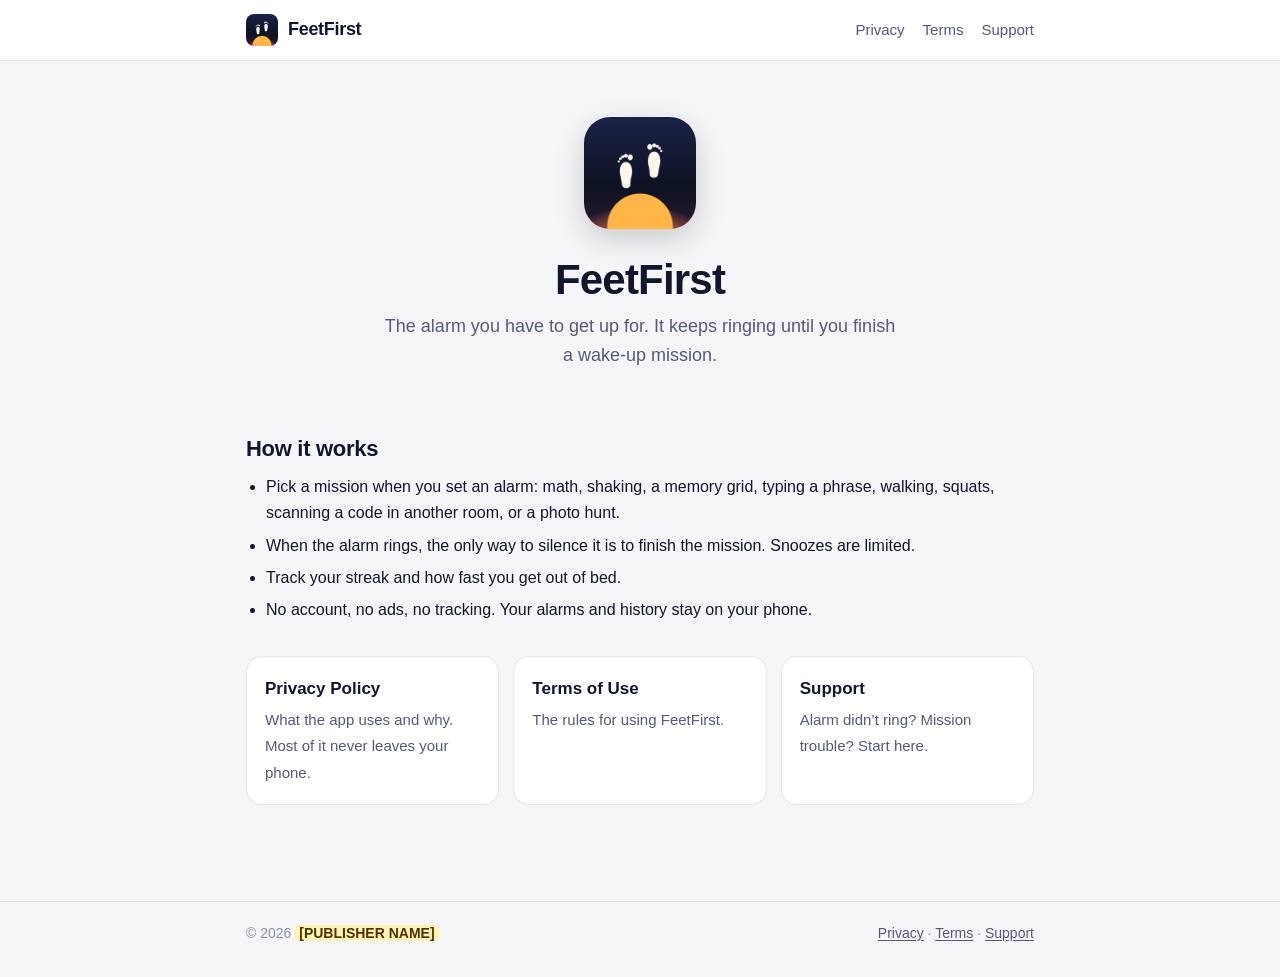
==== index.html @ 06d9ae8f "Add files via upload" ====
<!doctype html>
<html lang="en">
<head>
  <meta charset="utf-8">
  <meta name="viewport" content="width=device-width, initial-scale=1">
  <title>FeetFirst Alarm</title>
  <meta name="description" content="FeetFirst is the alarm you have to get up for: it keeps ringing until you finish a wake-up mission.">
  <link rel="icon" href="favicon.png">
  <link rel="stylesheet" href="style.css">
</head>
<body>
  <header class="site-header">
    <div class="inner">
      <a class="brand" href="./"><img src="icon.png" alt="">FeetFirst</a>
      <nav class="site-nav" aria-label="Site">
        <a href="privacy.html">Privacy</a>
        <a href="terms.html">Terms</a>
        <a href="support.html">Support</a>
      </nav>
    </div>
  </header>

  <main>
    <section class="hero">
      <img src="icon.png" alt="FeetFirst app icon: two footprints above a rising sun">
      <h1>FeetFirst</h1>
      <p>The alarm you have to get up for. It keeps ringing until you finish a wake-up mission.</p>
    </section>

    <h2>How it works</h2>
    <ul class="features">
      <li>Pick a mission when you set an alarm: math, shaking, a memory grid, typing a phrase, walking, squats, scanning a code in another room, or a photo hunt.</li>
      <li>When the alarm rings, the only way to silence it is to finish the mission. Snoozes are limited.</li>
      <li>Track your streak and how fast you get out of bed.</li>
      <li>No account, no ads, no tracking. Your alarms and history stay on your phone.</li>
    </ul>

    <div class="cards">
      <a class="card" href="privacy.html"><strong>Privacy Policy</strong><span>What the app uses and why. Most of it never leaves your phone.</span></a>
      <a class="card" href="terms.html"><strong>Terms of Use</strong><span>The rules for using FeetFirst.</span></a>
      <a class="card" href="support.html"><strong>Support</strong><span>Alarm didn’t ring? Mission trouble? Start here.</span></a>
    </div>
  </main>

  <footer class="site-footer">
    <div class="inner">
      <span>© 2026 <mark class="fill">[PUBLISHER NAME]</mark></span>
      <span><a href="privacy.html">Privacy</a> · <a href="terms.html">Terms</a> · <a href="support.html">Support</a></span>
    </div>
  </footer>
</body>
</html>
---- style.css ----
/* FeetFirst legal & support pages. System fonts only, so the pages load no
   third-party resources (a privacy page shouldn't ping a font CDN). */

:root {
  --bg: #f6f6f9;
  --surface: #ffffff;
  --text: #12162b;
  --muted: #555b76;
  --faint: #8a90a8;
  --border: rgba(16, 20, 44, 0.1);
  --accent: #d94f2b;
  --accent-soft: rgba(242, 96, 60, 0.1);
  --mark: #fff1b8;
  --mark-text: #4a3500;
  color-scheme: light;
}

@media (prefers-color-scheme: dark) {
  :root:not([data-theme="light"]) {
    --bg: #0b0f1e;
    --surface: #151a2e;
    --text: #f2efe9;
    --muted: #a6acc3;
    --faint: #737995;
    --border: rgba(255, 255, 255, 0.09);
    --accent: #ff8a6b;
    --accent-soft: rgba(255, 122, 89, 0.14);
    --mark: #5a4a12;
    --mark-text: #ffe9a8;
    color-scheme: dark;
  }
}

* { box-sizing: border-box; }

html { -webkit-text-size-adjust: 100%; }

body {
  margin: 0;
  background: var(--bg);
  color: var(--text);
  font: 16px/1.65 -apple-system, BlinkMacSystemFont, "Segoe UI", Roboto, "Helvetica Neue", Arial, sans-serif;
}

a { color: var(--accent); text-underline-offset: 2px; }
a:hover { text-decoration-thickness: 2px; }

.site-header {
  border-bottom: 1px solid var(--border);
  background: var(--surface);
}

.site-header .inner {
  max-width: 820px;
  margin: 0 auto;
  padding: 14px 16px;
  display: flex;
  align-items: center;
  justify-content: space-between;
  gap: 12px;
  flex-wrap: wrap;
}

.brand {
  display: flex;
  align-items: center;
  gap: 10px;
  font-weight: 800;
  font-size: 18px;
  color: var(--text);
  text-decoration: none;
  letter-spacing: -0.3px;
}

.brand img { width: 32px; height: 32px; border-radius: 8px; }

.site-nav { display: flex; gap: 18px; flex-wrap: wrap; font-size: 15px; }
.site-nav a { color: var(--muted); text-decoration: none; }
.site-nav a[aria-current="page"], .site-nav a:hover { color: var(--text); }

main {
  max-width: 820px;
  margin: 0 auto;
  padding: 32px 16px 64px;
}

h1 { font-size: 34px; line-height: 1.2; letter-spacing: -0.8px; margin: 0 0 6px; }
h2 { font-size: 22px; line-height: 1.3; letter-spacing: -0.3px; margin: 40px 0 10px; padding-top: 8px; }
h3 { font-size: 17px; margin: 24px 0 6px; }

p, ul, ol { margin: 0 0 14px; }
li { margin-bottom: 6px; }

.meta { color: var(--muted); margin-bottom: 24px; }

.summary {
  background: var(--surface);
  border: 1px solid var(--border);
  border-radius: 16px;
  padding: 18px 20px;
  margin: 24px 0;
}

.summary h2 { margin-top: 0; padding-top: 0; font-size: 18px; }
.summary ul { margin-bottom: 0; }

.callout {
  background: var(--accent-soft);
  border-radius: 14px;
  padding: 14px 18px;
  margin: 18px 0;
}

.toc {
  background: var(--surface);
  border: 1px solid var(--border);
  border-radius: 16px;
  padding: 16px 20px;
  margin: 24px 0;
  font-size: 15px;
}

.toc ol { margin: 6px 0 0; padding-left: 22px; columns: 2 240px; column-gap: 28px; }

table {
  width: 100%;
  border-collapse: collapse;
  margin: 12px 0 18px;
  font-size: 15px;
  display: block;
  overflow-x: auto;
}

th, td { text-align: left; vertical-align: top; padding: 10px 12px; border-bottom: 1px solid var(--border); }
th { color: var(--muted); font-weight: 600; white-space: nowrap; }
td:first-child { font-weight: 600; min-width: 140px; }

.caps { text-transform: uppercase; font-size: 14px; letter-spacing: 0.2px; }

/* Placeholders the publisher must fill in before going live. */
mark.fill {
  background: var(--mark);
  color: var(--mark-text);
  padding: 0 4px;
  border-radius: 4px;
  font-weight: 600;
}

.site-footer {
  border-top: 1px solid var(--border);
  color: var(--faint);
  font-size: 14px;
}

.site-footer .inner {
  max-width: 820px;
  margin: 0 auto;
  padding: 20px 16px 32px;
  display: flex;
  gap: 18px;
  flex-wrap: wrap;
  justify-content: space-between;
}

.site-footer a { color: var(--muted); }

/* Home page */
.hero { text-align: center; padding: 24px 0 8px; }
.hero img { width: 112px; height: 112px; border-radius: 26px; box-shadow: 0 10px 30px rgba(0, 0, 0, 0.18); }
.hero h1 { font-size: 42px; margin-top: 18px; }
.hero p { color: var(--muted); font-size: 18px; max-width: 520px; margin: 0 auto 8px; }

.cards { display: grid; grid-template-columns: repeat(auto-fit, minmax(220px, 1fr)); gap: 14px; margin: 32px 0; }
.card {
  background: var(--surface);
  border: 1px solid var(--border);
  border-radius: 16px;
  padding: 18px;
  color: var(--text);
  text-decoration: none;
}
.card strong { display: block; font-size: 17px; margin-bottom: 4px; }
.card span { color: var(--muted); font-size: 15px; }
a.card:hover { border-color: var(--accent); }

.features { padding-left: 20px; }

@media (max-width: 560px) {
  h1 { font-size: 28px; }
  .hero h1 { font-size: 34px; }
  h2 { font-size: 20px; }
}

/* Phones: stack table rows into cards instead of scrolling sideways. */
@media (max-width: 560px) {
  table, thead, tbody, tr, td { display: block; width: 100%; }
  thead { position: absolute; width: 1px; height: 1px; overflow: hidden; clip: rect(0 0 0 0); }
  tr { background: var(--surface); border: 1px solid var(--border); border-radius: 14px; padding: 6px 14px; margin-bottom: 12px; }
  td { border: 0; padding: 6px 0; min-width: 0; }
  td:first-child { font-size: 17px; }
  td:not(:first-child)::before {
    content: attr(data-label);
    display: block;
    color: var(--muted);
    font-size: 13px;
    font-weight: 600;
  }
}
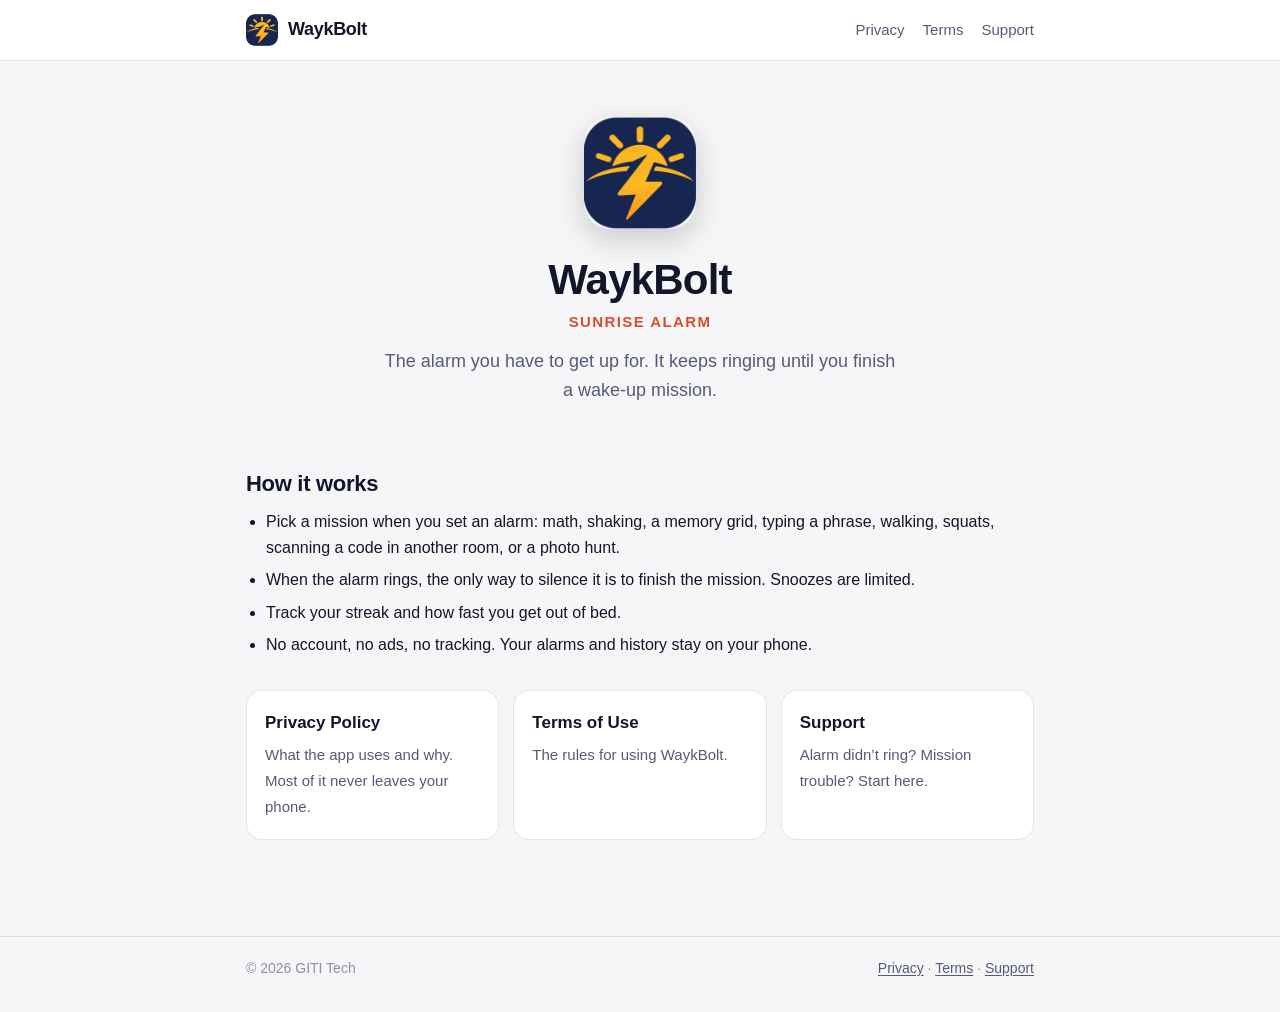
==== commit 92ee6193: "Add files via upload" ====
--- a/index.html
+++ b/index.html
@@ -1,52 +1,53 @@
-<!doctype html>
-<html lang="en">
-<head>
-  <meta charset="utf-8">
-  <meta name="viewport" content="width=device-width, initial-scale=1">
-  <title>FeetFirst Alarm</title>
-  <meta name="description" content="FeetFirst is the alarm you have to get up for: it keeps ringing until you finish a wake-up mission.">
-  <link rel="icon" href="favicon.png">
-  <link rel="stylesheet" href="style.css">
-</head>
-<body>
-  <header class="site-header">
-    <div class="inner">
-      <a class="brand" href="./"><img src="icon.png" alt="">FeetFirst</a>
-      <nav class="site-nav" aria-label="Site">
-        <a href="privacy.html">Privacy</a>
-        <a href="terms.html">Terms</a>
-        <a href="support.html">Support</a>
-      </nav>
-    </div>
-  </header>
-
-  <main>
-    <section class="hero">
-      <img src="icon.png" alt="FeetFirst app icon: two footprints above a rising sun">
-      <h1>FeetFirst</h1>
-      <p>The alarm you have to get up for. It keeps ringing until you finish a wake-up mission.</p>
-    </section>
-
-    <h2>How it works</h2>
-    <ul class="features">
-      <li>Pick a mission when you set an alarm: math, shaking, a memory grid, typing a phrase, walking, squats, scanning a code in another room, or a photo hunt.</li>
-      <li>When the alarm rings, the only way to silence it is to finish the mission. Snoozes are limited.</li>
-      <li>Track your streak and how fast you get out of bed.</li>
-      <li>No account, no ads, no tracking. Your alarms and history stay on your phone.</li>
-    </ul>
-
-    <div class="cards">
-      <a class="card" href="privacy.html"><strong>Privacy Policy</strong><span>What the app uses and why. Most of it never leaves your phone.</span></a>
-      <a class="card" href="terms.html"><strong>Terms of Use</strong><span>The rules for using FeetFirst.</span></a>
-      <a class="card" href="support.html"><strong>Support</strong><span>Alarm didn’t ring? Mission trouble? Start here.</span></a>
-    </div>
-  </main>
-
-  <footer class="site-footer">
-    <div class="inner">
-      <span>© 2026 <mark class="fill">[PUBLISHER NAME]</mark></span>
-      <span><a href="privacy.html">Privacy</a> · <a href="terms.html">Terms</a> · <a href="support.html">Support</a></span>
-    </div>
-  </footer>
-</body>
-</html>
+<!doctype html>
+<html lang="en">
+<head>
+  <meta charset="utf-8">
+  <meta name="viewport" content="width=device-width, initial-scale=1">
+  <title>WaykBolt: Sunrise Alarm</title>
+  <meta name="description" content="WaykBolt is the alarm you have to get up for: it keeps ringing until you finish a wake-up mission.">
+  <link rel="icon" href="favicon.png">
+  <link rel="stylesheet" href="style.css">
+</head>
+<body>
+  <header class="site-header">
+    <div class="inner">
+      <a class="brand" href="./"><img src="icon.png" alt="">WaykBolt</a>
+      <nav class="site-nav" aria-label="Site">
+        <a href="privacy.html">Privacy</a>
+        <a href="terms.html">Terms</a>
+        <a href="support.html">Support</a>
+      </nav>
+    </div>
+  </header>
+
+  <main>
+    <section class="hero">
+      <img src="icon.png" alt="WaykBolt app icon: a lightning bolt rising with the sun">
+      <h1>WaykBolt</h1>
+      <p class="kicker">Sunrise Alarm</p>
+      <p>The alarm you have to get up for. It keeps ringing until you finish a wake-up mission.</p>
+    </section>
+
+    <h2>How it works</h2>
+    <ul class="features">
+      <li>Pick a mission when you set an alarm: math, shaking, a memory grid, typing a phrase, walking, squats, scanning a code in another room, or a photo hunt.</li>
+      <li>When the alarm rings, the only way to silence it is to finish the mission. Snoozes are limited.</li>
+      <li>Track your streak and how fast you get out of bed.</li>
+      <li>No account, no ads, no tracking. Your alarms and history stay on your phone.</li>
+    </ul>
+
+    <div class="cards">
+      <a class="card" href="privacy.html"><strong>Privacy Policy</strong><span>What the app uses and why. Most of it never leaves your phone.</span></a>
+      <a class="card" href="terms.html"><strong>Terms of Use</strong><span>The rules for using WaykBolt.</span></a>
+      <a class="card" href="support.html"><strong>Support</strong><span>Alarm didn’t ring? Mission trouble? Start here.</span></a>
+    </div>
+  </main>
+
+  <footer class="site-footer">
+    <div class="inner">
+      <span>© 2026 GITI Tech</span>
+      <span><a href="privacy.html">Privacy</a> · <a href="terms.html">Terms</a> · <a href="support.html">Support</a></span>
+    </div>
+  </footer>
+</body>
+</html>
--- a/style.css
+++ b/style.css
@@ -1,208 +1,217 @@
-/* FeetFirst legal & support pages. System fonts only, so the pages load no
-   third-party resources (a privacy page shouldn't ping a font CDN). */
+/* WaykBolt legal & support pages. System fonts only, so the pages load no
+   third-party resources (a privacy page shouldn't ping a font CDN). */
+
+:root {
+  --bg: #f6f6f9;
+  --surface: #ffffff;
+  --text: #12162b;
+  --muted: #555b76;
+  --faint: #8a90a8;
+  --border: rgba(16, 20, 44, 0.1);
+  --accent: #d94f2b;
+  --accent-soft: rgba(242, 96, 60, 0.1);
+  --mark: #fff1b8;
+  --mark-text: #4a3500;
+  color-scheme: light;
+}
+
+@media (prefers-color-scheme: dark) {
+  :root:not([data-theme="light"]) {
+    --bg: #0b0f1e;
+    --surface: #151a2e;
+    --text: #f2efe9;
+    --muted: #a6acc3;
+    --faint: #737995;
+    --border: rgba(255, 255, 255, 0.09);
+    --accent: #ff8a6b;
+    --accent-soft: rgba(255, 122, 89, 0.14);
+    --mark: #5a4a12;
+    --mark-text: #ffe9a8;
+    color-scheme: dark;
+  }
+}
+
+* { box-sizing: border-box; }
+
+html { -webkit-text-size-adjust: 100%; }
+
+body {
+  margin: 0;
+  background: var(--bg);
+  color: var(--text);
+  font: 16px/1.65 -apple-system, BlinkMacSystemFont, "Segoe UI", Roboto, "Helvetica Neue", Arial, sans-serif;
+}
+
+a { color: var(--accent); text-underline-offset: 2px; }
+a:hover { text-decoration-thickness: 2px; }
+
+.site-header {
+  border-bottom: 1px solid var(--border);
+  background: var(--surface);
+}
+
+.site-header .inner {
+  max-width: 820px;
+  margin: 0 auto;
+  padding: 14px 16px;
+  display: flex;
+  align-items: center;
+  justify-content: space-between;
+  gap: 12px;
+  flex-wrap: wrap;
+}
+
+.brand {
+  display: flex;
+  align-items: center;
+  gap: 10px;
+  font-weight: 800;
+  font-size: 18px;
+  color: var(--text);
+  text-decoration: none;
+  letter-spacing: -0.3px;
+}
+
+.brand img { width: 32px; height: 32px; border-radius: 8px; }
+
+.site-nav { display: flex; gap: 18px; flex-wrap: wrap; font-size: 15px; }
+.site-nav a { color: var(--muted); text-decoration: none; }
+.site-nav a[aria-current="page"], .site-nav a:hover { color: var(--text); }
+
+main {
+  max-width: 820px;
+  margin: 0 auto;
+  padding: 32px 16px 64px;
+}
+
+h1 { font-size: 34px; line-height: 1.2; letter-spacing: -0.8px; margin: 0 0 6px; }
+h2 { font-size: 22px; line-height: 1.3; letter-spacing: -0.3px; margin: 40px 0 10px; padding-top: 8px; }
+h3 { font-size: 17px; margin: 24px 0 6px; }
+
+p, ul, ol { margin: 0 0 14px; }
+li { margin-bottom: 6px; }
+
+.meta { color: var(--muted); margin-bottom: 24px; }
+
+.summary {
+  background: var(--surface);
+  border: 1px solid var(--border);
+  border-radius: 16px;
+  padding: 18px 20px;
+  margin: 24px 0;
+}
+
+.summary h2 { margin-top: 0; padding-top: 0; font-size: 18px; }
+.summary ul { margin-bottom: 0; }
+
+.callout {
+  background: var(--accent-soft);
+  border-radius: 14px;
+  padding: 14px 18px;
+  margin: 18px 0;
+}
+
+.toc {
+  background: var(--surface);
+  border: 1px solid var(--border);
+  border-radius: 16px;
+  padding: 16px 20px;
+  margin: 24px 0;
+  font-size: 15px;
+}
+
+.toc ol { margin: 6px 0 0; padding-left: 22px; columns: 2 240px; column-gap: 28px; }
+
+table {
+  width: 100%;
+  border-collapse: collapse;
+  margin: 12px 0 18px;
+  font-size: 15px;
+  display: block;
+  overflow-x: auto;
+}
+
+th, td { text-align: left; vertical-align: top; padding: 10px 12px; border-bottom: 1px solid var(--border); }
+th { color: var(--muted); font-weight: 600; white-space: nowrap; }
+td:first-child { font-weight: 600; min-width: 140px; }
+
+.caps { text-transform: uppercase; font-size: 14px; letter-spacing: 0.2px; }
+
+/* Placeholders the publisher must fill in before going live. */
+mark.fill {
+  background: var(--mark);
+  color: var(--mark-text);
+  padding: 0 4px;
+  border-radius: 4px;
+  font-weight: 600;
+}
+
+.site-footer {
+  border-top: 1px solid var(--border);
+  color: var(--faint);
+  font-size: 14px;
+}
+
+.site-footer .inner {
+  max-width: 820px;
+  margin: 0 auto;
+  padding: 20px 16px 32px;
+  display: flex;
+  gap: 18px;
+  flex-wrap: wrap;
+  justify-content: space-between;
+}
+
+.site-footer a { color: var(--muted); }
+
+/* Home page */
+.hero { text-align: center; padding: 24px 0 8px; }
+.hero img { width: 112px; height: 112px; border-radius: 26px; box-shadow: 0 10px 30px rgba(0, 0, 0, 0.18); }
+.hero h1 { font-size: 42px; margin-top: 18px; }
+.hero p { color: var(--muted); font-size: 18px; max-width: 520px; margin: 0 auto 8px; }
+
+.cards { display: grid; grid-template-columns: repeat(auto-fit, minmax(220px, 1fr)); gap: 14px; margin: 32px 0; }
+.card {
+  background: var(--surface);
+  border: 1px solid var(--border);
+  border-radius: 16px;
+  padding: 18px;
+  color: var(--text);
+  text-decoration: none;
+}
+.card strong { display: block; font-size: 17px; margin-bottom: 4px; }
+.card span { color: var(--muted); font-size: 15px; }
+a.card:hover { border-color: var(--accent); }
+
+.features { padding-left: 20px; }
+
+@media (max-width: 560px) {
+  h1 { font-size: 28px; }
+  .hero h1 { font-size: 34px; }
+  h2 { font-size: 20px; }
+}
+
+/* Phones: stack table rows into cards instead of scrolling sideways. */
+@media (max-width: 560px) {
+  table, thead, tbody, tr, td { display: block; width: 100%; }
+  thead { position: absolute; width: 1px; height: 1px; overflow: hidden; clip: rect(0 0 0 0); }
+  tr { background: var(--surface); border: 1px solid var(--border); border-radius: 14px; padding: 6px 14px; margin-bottom: 12px; }
+  td { border: 0; padding: 6px 0; min-width: 0; }
+  td:first-child { font-size: 17px; }
+  td:not(:first-child)::before {
+    content: attr(data-label);
+    display: block;
+    color: var(--muted);
+    font-size: 13px;
+    font-weight: 600;
+  }
+}
 
-:root {
-  --bg: #f6f6f9;
-  --surface: #ffffff;
-  --text: #12162b;
-  --muted: #555b76;
-  --faint: #8a90a8;
-  --border: rgba(16, 20, 44, 0.1);
-  --accent: #d94f2b;
-  --accent-soft: rgba(242, 96, 60, 0.1);
-  --mark: #fff1b8;
-  --mark-text: #4a3500;
-  color-scheme: light;
+.hero .kicker {
+  color: var(--accent);
+  font-weight: 700;
+  font-size: 15px;
+  letter-spacing: 1.4px;
+  text-transform: uppercase;
+  margin: -2px auto 12px;
 }
-
-@media (prefers-color-scheme: dark) {
-  :root:not([data-theme="light"]) {
-    --bg: #0b0f1e;
-    --surface: #151a2e;
-    --text: #f2efe9;
-    --muted: #a6acc3;
-    --faint: #737995;
-    --border: rgba(255, 255, 255, 0.09);
-    --accent: #ff8a6b;
-    --accent-soft: rgba(255, 122, 89, 0.14);
-    --mark: #5a4a12;
-    --mark-text: #ffe9a8;
-    color-scheme: dark;
-  }
-}
-
-* { box-sizing: border-box; }
-
-html { -webkit-text-size-adjust: 100%; }
-
-body {
-  margin: 0;
-  background: var(--bg);
-  color: var(--text);
-  font: 16px/1.65 -apple-system, BlinkMacSystemFont, "Segoe UI", Roboto, "Helvetica Neue", Arial, sans-serif;
-}
-
-a { color: var(--accent); text-underline-offset: 2px; }
-a:hover { text-decoration-thickness: 2px; }
-
-.site-header {
-  border-bottom: 1px solid var(--border);
-  background: var(--surface);
-}
-
-.site-header .inner {
-  max-width: 820px;
-  margin: 0 auto;
-  padding: 14px 16px;
-  display: flex;
-  align-items: center;
-  justify-content: space-between;
-  gap: 12px;
-  flex-wrap: wrap;
-}
-
-.brand {
-  display: flex;
-  align-items: center;
-  gap: 10px;
-  font-weight: 800;
-  font-size: 18px;
-  color: var(--text);
-  text-decoration: none;
-  letter-spacing: -0.3px;
-}
-
-.brand img { width: 32px; height: 32px; border-radius: 8px; }
-
-.site-nav { display: flex; gap: 18px; flex-wrap: wrap; font-size: 15px; }
-.site-nav a { color: var(--muted); text-decoration: none; }
-.site-nav a[aria-current="page"], .site-nav a:hover { color: var(--text); }
-
-main {
-  max-width: 820px;
-  margin: 0 auto;
-  padding: 32px 16px 64px;
-}
-
-h1 { font-size: 34px; line-height: 1.2; letter-spacing: -0.8px; margin: 0 0 6px; }
-h2 { font-size: 22px; line-height: 1.3; letter-spacing: -0.3px; margin: 40px 0 10px; padding-top: 8px; }
-h3 { font-size: 17px; margin: 24px 0 6px; }
-
-p, ul, ol { margin: 0 0 14px; }
-li { margin-bottom: 6px; }
-
-.meta { color: var(--muted); margin-bottom: 24px; }
-
-.summary {
-  background: var(--surface);
-  border: 1px solid var(--border);
-  border-radius: 16px;
-  padding: 18px 20px;
-  margin: 24px 0;
-}
-
-.summary h2 { margin-top: 0; padding-top: 0; font-size: 18px; }
-.summary ul { margin-bottom: 0; }
-
-.callout {
-  background: var(--accent-soft);
-  border-radius: 14px;
-  padding: 14px 18px;
-  margin: 18px 0;
-}
-
-.toc {
-  background: var(--surface);
-  border: 1px solid var(--border);
-  border-radius: 16px;
-  padding: 16px 20px;
-  margin: 24px 0;
-  font-size: 15px;
-}
-
-.toc ol { margin: 6px 0 0; padding-left: 22px; columns: 2 240px; column-gap: 28px; }
-
-table {
-  width: 100%;
-  border-collapse: collapse;
-  margin: 12px 0 18px;
-  font-size: 15px;
-  display: block;
-  overflow-x: auto;
-}
-
-th, td { text-align: left; vertical-align: top; padding: 10px 12px; border-bottom: 1px solid var(--border); }
-th { color: var(--muted); font-weight: 600; white-space: nowrap; }
-td:first-child { font-weight: 600; min-width: 140px; }
-
-.caps { text-transform: uppercase; font-size: 14px; letter-spacing: 0.2px; }
-
-/* Placeholders the publisher must fill in before going live. */
-mark.fill {
-  background: var(--mark);
-  color: var(--mark-text);
-  padding: 0 4px;
-  border-radius: 4px;
-  font-weight: 600;
-}
-
-.site-footer {
-  border-top: 1px solid var(--border);
-  color: var(--faint);
-  font-size: 14px;
-}
-
-.site-footer .inner {
-  max-width: 820px;
-  margin: 0 auto;
-  padding: 20px 16px 32px;
-  display: flex;
-  gap: 18px;
-  flex-wrap: wrap;
-  justify-content: space-between;
-}
-
-.site-footer a { color: var(--muted); }
-
-/* Home page */
-.hero { text-align: center; padding: 24px 0 8px; }
-.hero img { width: 112px; height: 112px; border-radius: 26px; box-shadow: 0 10px 30px rgba(0, 0, 0, 0.18); }
-.hero h1 { font-size: 42px; margin-top: 18px; }
-.hero p { color: var(--muted); font-size: 18px; max-width: 520px; margin: 0 auto 8px; }
-
-.cards { display: grid; grid-template-columns: repeat(auto-fit, minmax(220px, 1fr)); gap: 14px; margin: 32px 0; }
-.card {
-  background: var(--surface);
-  border: 1px solid var(--border);
-  border-radius: 16px;
-  padding: 18px;
-  color: var(--text);
-  text-decoration: none;
-}
-.card strong { display: block; font-size: 17px; margin-bottom: 4px; }
-.card span { color: var(--muted); font-size: 15px; }
-a.card:hover { border-color: var(--accent); }
-
-.features { padding-left: 20px; }
-
-@media (max-width: 560px) {
-  h1 { font-size: 28px; }
-  .hero h1 { font-size: 34px; }
-  h2 { font-size: 20px; }
-}
-
-/* Phones: stack table rows into cards instead of scrolling sideways. */
-@media (max-width: 560px) {
-  table, thead, tbody, tr, td { display: block; width: 100%; }
-  thead { position: absolute; width: 1px; height: 1px; overflow: hidden; clip: rect(0 0 0 0); }
-  tr { background: var(--surface); border: 1px solid var(--border); border-radius: 14px; padding: 6px 14px; margin-bottom: 12px; }
-  td { border: 0; padding: 6px 0; min-width: 0; }
-  td:first-child { font-size: 17px; }
-  td:not(:first-child)::before {
-    content: attr(data-label);
-    display: block;
-    color: var(--muted);
-    font-size: 13px;
-    font-weight: 600;
-  }
-}
